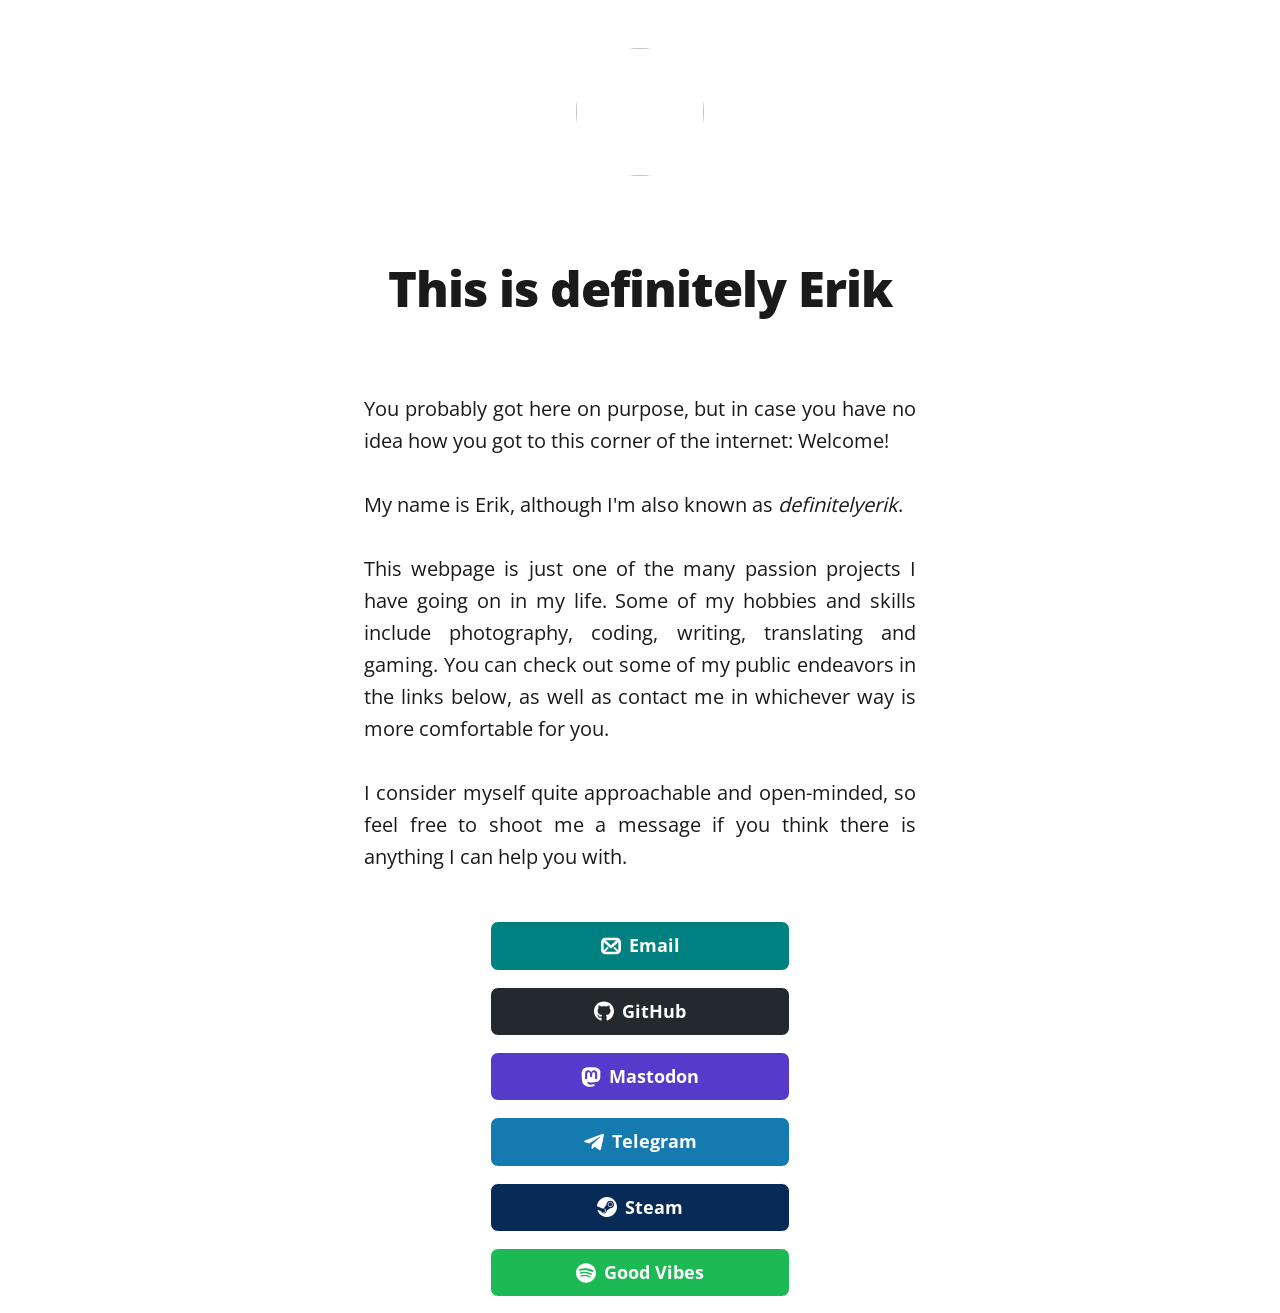
==== index.html @ 3a813dbe "Avatar Fix Removed alt text since it caused some code to break." ====
<!DOCTYPE html>

<!--
  - theme-auto: Automatically switches based on user's system preferences
  - theme-light: Forces light theme
  - theme-dark: Forces dark theme
-->

<html class="theme-auto" lang="en">

  <head>
    <meta charset="utf-8">
    <meta name="viewport" content="width=device-width, initial-scale=1">
        
    <!-- Page Title - Change this to your name/brand (50-60 characters recommended) -->
    <title>definitelyerik</title>

    <!-- Favicon -->
    <link rel="icon" type="image/x-icon" href="/images/favicon.ico">
    
    <!-- Meta Description - Write a description (150-160 characters recommended) -->
    <meta name="description" content="Personal website of Erik Rodriguez.">
    
    <!-- Keywords -->
    <meta name="keywords" content="erik, definitelyerik">
    
    <!-- Canonical URL - Helps prevent duplicate content issues -->
    <meta rel="canonical" href="https://definitelyerik.github.io">
    
    <!-- Author Information -->
    <meta name="author" content="Erik Rodríguez">
    
    <!-- Stylesheets -->
    <link rel="stylesheet" href="css/reset.css">
    <link rel="stylesheet" href="css/style.css">
    <link rel="stylesheet" href="css/brands.css">

  </head>

<body>

    <div class="container">
        <div class="column">

            <!--
              - avatar--rounded: Automatically rounds the image
              - avatar--soft: Slightly rounds the image
              - avatar--none: Removes any rounding
            -->
            <img class="avatar avatar--rounded" src="images/avatar.png">

            <h1>
              <br>
              <div>This is definitely Erik</div>
              <br>
            </h1>

            <!-- Add a short description about yourself or your brand -->
            <p style="text-align: justify;">You probably got here on purpose, but in case you have no idea how you got to this corner of the internet: Welcome!<br><br>My name is Erik, although I'm also known as <i>definitelyerik</i>.<br><br>This webpage is just one of the many passion projects I have going on in my life. Some of my hobbies and skills include photography, coding, writing, translating and gaming. You can check out some of my public endeavors in the links below, as well as contact me in whichever way is more comfortable for you.<br><br>I consider myself quite approachable and open-minded, so feel free to shoot me a message if you think there is anything I can help you with.</p>

            <div class="button-stack" role="navigation">

              <!-- Bluesky 
              <a class="button button-bluesky" href="#" target="_blank" rel="noopener" role="button"><img class="icon" aria-hidden="true" src="images/icons/bluesky.svg" alt="Bluesky Logo">Bluesky</a> -->

              <!-- Email -->
              <a class="button button-email" href="mailto:erikdrr15@gmail.com" target="_blank" rel="noopener" role="button"><img class="icon" aria-hidden="true" src="images/icons/email.svg" alt="Email Icon">Email</a>

              <!-- GitHub -->
              <a class="button button-github" href="https://github.com/definitelyerik" target="_blank" rel="noopener" role="button"><img class="icon" aria-hidden="true" src="images/icons/github.svg" alt="GitHub Logo">GitHub</a>

              <!-- Mastodon -->
              <a class="button button-mastodon" href="https://mstdn.social/@definitelyerik" target="_blank" rel="noopener" role="button"><img class="icon" aria-hidden="true" src="images/icons/mastodon.svg" alt="Mastodon Logo">Mastodon</a>

              <!-- Telegram -->
              <a class="button button-telegram" href="https://t.me/definitelyerik" target="_blank" rel="noopener" role="button"><img class="icon" aria-hidden="true" src="images/icons/telegram.svg" alt="Telegram Logo">Telegram</a>

              <!-- Steam -->
              <a class="button button-steam" href="https://steamcommunity.com/id/definitelyerik/" target="_blank" rel="noopener" role="button"><img class="icon" aria-hidden="true" src="images/icons/steam.svg" alt="Steam Logo">Steam</a>

              <!-- Spotify -->
              <a class="button button-spotify" href="https://open.spotify.com/playlist/65VvZW7LaCfBnOCIwSPhQP?si=0df83fed40484d27" target="_blank" rel="noopener" role="button"><img class="icon" aria-hidden="true" src="images/icons/spotify.svg" alt="Spotify Logo">Good Vibes</a>

              <!-- Obsidian 
              <a class="button button-obsidian" href="#" target="_blank" rel="noopener" role="button"><img class="icon" aria-hidden="true" src="images/icons/obsidian.svg" alt="Obsidian Logo">Obsidian</a>-->

              <!-- Generic Blog 
              <a class="button button-default" href="#" target="_blank" rel="noopener" role="button"><img class="icon" aria-hidden="true" src="images/icons/generic-blog.svg" alt="Blog Icon">Read our blog</a>-->

              <!-- Generic Calendar 
              <a class="button button-default" href="#" target="_blank" rel="noopener" role="button"><img class="icon" aria-hidden="true" src="images/icons/generic-calendar.svg" alt="Calendar Icon">Event RSVP</a>-->

              <!-- Generic Code 
              <a class="button button-default" href="#" target="_blank" rel="noopener" role="button"><img class="icon" aria-hidden="true" src="images/icons/generic-code.svg" alt="Code Icon">View the code</a>-->

              <!-- Generic Website 
              <a class="button button-default" href="#" target="_blank" rel="noopener" role="button"><img class="icon" aria-hidden="true" src="images/icons/generic-website.svg" alt="Website Icon">Visit Website</a>-->
      </div>
    </div>
  </div>

</body>

</html>
---- css/style.css ----
/* Base Typography Settings
–––––––––––––––––––––––––––––––––––––––––––––––––– */
:root {
	font-size:16px;
}

/* Grid
  –––––––––––––––––––––––––––––––––––––––––––––––––– */
  .container {
	position:relative;
	width:100%;
	max-width:37.5rem;     				/* 600px */
    text-align:center;
	margin:0 auto;
	padding:3rem 1.25rem 0 1.25rem;
	box-sizing:border-box;
}
.container-left {
	position:relative;
	width:100%;
	max-width:37.5rem;
	text-align:left;
	margin:0 auto;
	padding:0 1.25rem;
	box-sizing:border-box;
}
.container-left p {
	margin-bottom: 1rem;  				/* 16px space between paragraphs */
  }
.column {
	position:center;
	width:100%;
	float:center;
	box-sizing:border-box;
}
/* For devices larger than 400px */
  @media (min-width:25rem) {            /* 400px */
    .container {
	width:85%;
	padding-left:0;
	padding-right:0;
}
}/* For devices larger than 550px */
  @media (min-width:34.375rem) {        /* 550px */
    .container {
	width:80%;
}
.column,.columns {
	margin-left:0;
}
.column:first-child,.columns:first-child {
	margin-left:0;
}
}

/* Base Styles
  –––––––––––––––––––––––––––––––––––––––––––––––––– */
  body {
	margin:0;
	padding:0;
	background-color:#ffffff;
	color:#1a1a1a;
	font-family:"Open Sans",system-ui;
	font-size:1.125rem;     				/* 18px */
    font-weight:400;
	line-height:1.6;
}

/* Typography
  –––––––––––––––––––––––––––––––––––––––––––––––––– */
  h1 {
	margin:0 0 0.5rem 0;
	font-size:3rem;         		/* 48px */
    font-weight:800;
	line-height:1;
	letter-spacing:0;
	word-wrap:break-word;
	overflow-wrap:break-word;
	hyphens:auto;           		/* Delete this to remove automatic hyphen on line break */
}
.container p {
	margin:0 0 2rem 0;
}

/* Base Typography Settings
–––––––––––––––––––––––––––––––––––––––––––––––––– */
/* Base size - 16px browser default */
:root {
  font-size:16px;           /* Using a 1.25 modular scale for typography */
  --scale-0:1rem;           /* 16px */
  --scale-1:1.25rem;        /* 20px */
  --scale-2:1.563rem;       /* 25px */
  --scale-3:1.953rem;       /* 31px */
  --scale-4:2.441rem;       /* 39px */
  --scale-5:3.052rem;       /* 49px */
  
  /* Spacing units */
  --spacing-xs:0.5rem;      /* 8px */
  --spacing-s:1rem;         /* 16px */
  --spacing-m:1.5rem;       /* 24px */
  --spacing-l:2rem;         /* 32px */
  --spacing-xl:3rem;        /* 48px */
  --spacing-xxl:4rem;       /* 64px */
}

/* Avatar */
.avatar {
	width: 8rem;             /* 128px */
	height: 8rem;
	border-radius: 50%;
	object-fit: cover;
	background-position: center;
	margin-bottom: var(--spacing-l);
	margin-left: auto;
	margin-right: auto;
	display: block;
  }

/* Typography Scale */
h1 {
	margin:0 0 var(--spacing-m) 0;
	font-size:var(--scale-5);           /* ~49px */
  	font-weight:800;
	line-height:1.1;
	letter-spacing:-0.02em;
	word-wrap:break-word;
	overflow-wrap:break-word;
}
body {
	font-size:var(--scale-1);           /* 20px */
  	line-height:1.6;
}
.container p {
	margin:0 0 var(--spacing-xl) 0;
	font-size:var(--scale-1);
	line-height:1.6;
}

/* Container spacing */
.container {
	padding:var(--spacing-xl) var(--spacing-m) 0 var(--spacing-m);
	text-align:center;
}

/* Footer */
footer {
	margin:var(--spacing-xxl) 0;            /* 4rem (64px) top and bottom */
    font-size:var(--scale-0);
}

/* Responsive adjustments */
@media (max-width:34.375rem) {              /* 550px */
  h1 {
	font-size:var(--scale-4);
}
body {
	font-size:var(--scale-0);
}
.container p {
	font-size:var(--scale-0);
}
.avatar {
	margin-bottom:var(--spacing-m);
}
footer {
	margin:var(--spacing-xl) 0;         	/* 3rem (48px) top and bottom */
}
}

/* Links
  –––––––––––––––––––––––––––––––––––––––––––––––––– */
  a {
	color:#2457F5;
	text-decoration:underline;
}
a:hover {
	color:#083BDA;
}

/* Buttons
–––––––––––––––––––––––––––––––––––––––––––––––––– */
.button,button {
	display:inline-flex;
	align-items:center;
	justify-content:center;
	width:18.75rem;             	/* 300px */
 	min-height:3rem;                /* 48px */
  	padding:0.75rem 1rem;         	/* 12px ; 16px */
  	font-size:1.125rem;           	/* 18px */
  	font-weight:700;
	text-decoration:none;
	white-space:normal;
  	background-color:var(--button-background,transparent);
	color:var(--button-text,#000000);
	border:var(--button-border,none);
	border-radius:0.5rem;
	cursor:pointer;
	box-sizing:border-box;
	hyphens:auto;               	/* Delete this to remove automatic hyphen on line break */
  	margin-bottom:1rem;
	text-align:center;
	line-height:1.3;
}

/* Icons
–––––––––––––––––––––––––––––––––––––––––––––––––– */
.icon {
	width:1.25rem;
	height:1.25rem;
	margin-right:0.5rem;
	flex-shrink:0;
}

/* Avatar
  –––––––––––––––––––––––––––––––––––––––––––––––––– */
.avatar {
	width: 8rem;             /* 128px */
	height: 8rem;
	object-fit: cover;
	background-position: center;
	margin-bottom: var(--spacing-l);
  }

   /* Modifier for no avatar rounding */
   .avatar--none {
	border-radius: 0%;
  }

  /* Modifier for rounded avatar */
  .avatar--rounded {
	border-radius: 50%;
  }
  
  /* Modifier for slightly rounded corners */
  .avatar--soft {
	border-radius: 0.5rem;   /* 8px rounded corners */
  }

/* Theme System
  –––––––––––––––––––––––––––––––––––––––––––––––––– */
/* Light theme is default above */
  
/* Dark theme */
:root.theme-dark {
	color-scheme:dark;
}
:root.theme-dark :focus-visible {
	outline: 2px solid #4899F7;
	outline-offset: 2px;
  }
:root.theme-dark body {
	background-color:#121212;
	color:#ffffff;
}
:root.theme-dark a:not(.button) {
	color:#4899F7;
}
:root.theme-dark a:not(.button):hover {
	color:#7AB8FF;
}

/* Auto theme */
:root.theme-auto {
	color-scheme:light dark;
}
@media (prefers-color-scheme:dark) {
	:root.theme-auto body {
	background-color:#121212;
	color:#ffffff;
}
:root.theme-auto :focus-visible {
    outline: 2px solid #4899F7;
    outline-offset: 2px;
  }
:root.theme-auto a:not(.button) {
	color:#4899F7;
}
:root.theme-auto a:not(.button):hover {
	color:#7AB8FF;
}
}

/* Button Text Color Override
    –––––––––––––––––––––––––––––––––––––––––––––––––– */
    .button:hover,button:hover {
	color:var(--button-text);
}

/* Responsive Typography
  –––––––––––––––––––––––––––––––––––––––––––––––––– */
  @media (max-width:34.375rem) {            /* 550px */
    h1 {
	font-size:2rem;                         /* 32px */
	}
	body {
	font-size:1rem;                    		/* 16px */
	}
}

/* Font Face Definitions
  –––––––––––––––––––––––––––––––––––––––––––––––––– */
@font-face {
	font-display:swap;
	font-family:'Open Sans';
	font-style:normal;
	font-weight:400;
	src:url('../fonts/open-sans-v34-vietnamese_latin-ext_latin_hebrew_greek-ext_greek_cyrillic-ext_cyrillic-regular.eot');
	src:url('../fonts/open-sans-v34-vietnamese_latin-ext_latin_hebrew_greek-ext_greek_cyrillic-ext_cyrillic-regular.eot?#iefix') format('embedded-opentype'),url('../fonts/open-sans-v34-vietnamese_latin-ext_latin_hebrew_greek-ext_greek_cyrillic-ext_cyrillic-regular.woff2') format('woff2'),url('../fonts/open-sans-v34-vietnamese_latin-ext_latin_hebrew_greek-ext_greek_cyrillic-ext_cyrillic-regular.woff') format('woff'),url('../fonts/open-sans-v34-vietnamese_latin-ext_latin_hebrew_greek-ext_greek_cyrillic-ext_cyrillic-regular.ttf') format('truetype'),url('../fonts/open-sans-v34-vietnamese_latin-ext_latin_hebrew_greek-ext_greek_cyrillic-ext_cyrillic-regular.svg#OpenSans') format('svg');
}
@font-face {
	font-display:swap;
	font-family:'Open Sans';
	font-style:normal;
	font-weight:600;
	src:url('../fonts/open-sans-v34-vietnamese_latin-ext_latin_hebrew_greek-ext_greek_cyrillic-ext_cyrillic-600.eot');
	src:url('../fonts/open-sans-v34-vietnamese_latin-ext_latin_hebrew_greek-ext_greek_cyrillic-ext_cyrillic-600.eot?#iefix') format('embedded-opentype'),url('../fonts/open-sans-v34-vietnamese_latin-ext_latin_hebrew_greek-ext_greek_cyrillic-ext_cyrillic-600.woff2') format('woff2'),url('../fonts/open-sans-v34-vietnamese_latin-ext_latin_hebrew_greek-ext_greek_cyrillic-ext_cyrillic-600.woff') format('woff'),url('../fonts/open-sans-v34-vietnamese_latin-ext_latin_hebrew_greek-ext_greek_cyrillic-ext_cyrillic-600.ttf') format('truetype'),url('../fonts/open-sans-v34-vietnamese_latin-ext_latin_hebrew_greek-ext_greek_cyrillic-ext_cyrillic-600.svg#OpenSans') format('svg');
}
@font-face {
	font-display:swap;
	font-family:'Open Sans';
	font-style:normal;
	font-weight:700;
	src:url('../fonts/open-sans-v34-vietnamese_latin-ext_latin_hebrew_greek-ext_greek_cyrillic-ext_cyrillic-700.eot');
	src:url('../fonts/open-sans-v34-vietnamese_latin-ext_latin_hebrew_greek-ext_greek_cyrillic-ext_cyrillic-700.eot?#iefix') format('embedded-opentype'),url('../fonts/open-sans-v34-vietnamese_latin-ext_latin_hebrew_greek-ext_greek_cyrillic-ext_cyrillic-700.woff2') format('woff2'),url('../fonts/open-sans-v34-vietnamese_latin-ext_latin_hebrew_greek-ext_greek_cyrillic-ext_cyrillic-700.woff') format('woff'),url('../fonts/open-sans-v34-vietnamese_latin-ext_latin_hebrew_greek-ext_greek_cyrillic-ext_cyrillic-700.ttf') format('truetype'),url('../fonts/open-sans-v34-vietnamese_latin-ext_latin_hebrew_greek-ext_greek_cyrillic-ext_cyrillic-700.svg#OpenSans') format('svg');
}
@font-face {
	font-display:swap;
	font-family:'Open Sans';
	font-style:normal;
	font-weight:800;
	src:url('../fonts/open-sans-v34-vietnamese_latin-ext_latin_hebrew_greek-ext_greek_cyrillic-ext_cyrillic-800.eot');
	src:url('../fonts/open-sans-v34-vietnamese_latin-ext_latin_hebrew_greek-ext_greek_cyrillic-ext_cyrillic-800.eot?#iefix') format('embedded-opentype'),url('../fonts/open-sans-v34-vietnamese_latin-ext_latin_hebrew_greek-ext_greek_cyrillic-ext_cyrillic-800.woff2') format('woff2'),url('../fonts/open-sans-v34-vietnamese_latin-ext_latin_hebrew_greek-ext_greek_cyrillic-ext_cyrillic-800.woff') format('woff'),url('../fonts/open-sans-v34-vietnamese_latin-ext_latin_hebrew_greek-ext_greek_cyrillic-ext_cyrillic-800.ttf') format('truetype'),url('../fonts/open-sans-v34-vietnamese_latin-ext_latin_hebrew_greek-ext_greek_cyrillic-ext_cyrillic-800.svg#OpenSans') format('svg');
}
---- css/brands.css ----
/* Brand Button Base Styles
–––––––––––––––––––––––––––––––––––––––––––––––––– */
/* Only include brand-specific button styling here */
.button,button {
  color:var(--button-text,#000000);
  background-color:var(--button-background,transparent);
	border:var(--button-border,none);
	transition:filter 0.2s ease,transform 0.2s ease;
}

/* Global Button Hover Effect
–––––––––––––––––––––––––––––––––––––––––––––––––– */
.button:hover,button:hover {
	filter:brightness(90%);
	transform:translateY(-1px);
}

/* Icons
–––––––––––––––––––––––––––––––––––––––––––––––––– */
.icon {
	filter:var(--icon-filter,none);
}

/* Button-Specific Styles
–––––––––––––––––––––––––––––––––––––––––––––––––– */

/* Default */
.button.button-default {
	--button-text:#ffffff;
	--button-background:#2457F5;
	--button-border:1px solid #ffffff;
}

/* Bluesky */
.button-bluesky {
	--button-text:#FFFFFF;
	--button-background:#1185FE;
	--button-border:1px solid #FFFFFF;
}

/* Email */
.button-email {
	--button-text:#ffffff;
	--button-background:#008080;
	--button-border:1px solid #ffffff;
}

/* GitHub */
.button-github {
	--button-text:#ffffff;
	--button-background:#24292e;
	--button-border:1px solid #FFFFFF;
}

/* Mastodon */
.button-mastodon {
	--button-text:#ffffff;
	--button-background:#563ACC;
	--button-border:1px solid #FFFFFF;
}

/* Obsidian */
.button.button-obsidian {
	--button-text:#ffffff;
	--button-background:#262626;
	--button-border:1px solid #ffffff;
}

/* Spotify */
.button-spotify {
	--button-text:#ffffff;
	--button-background:#1db954;
	--button-border:1px solid #FFFFFF;
}

/* Steam */
.button-steam {
	--button-text:#ffffff;
	--button-background:#072a57;
	--button-border:1px solid #FFFFFF;
}

/* Telegram */
.button-telegram {
	--button-text:#ffffff;
	--button-background:#157AB0;
	--button-border:1px solid #FFFFFF;
}
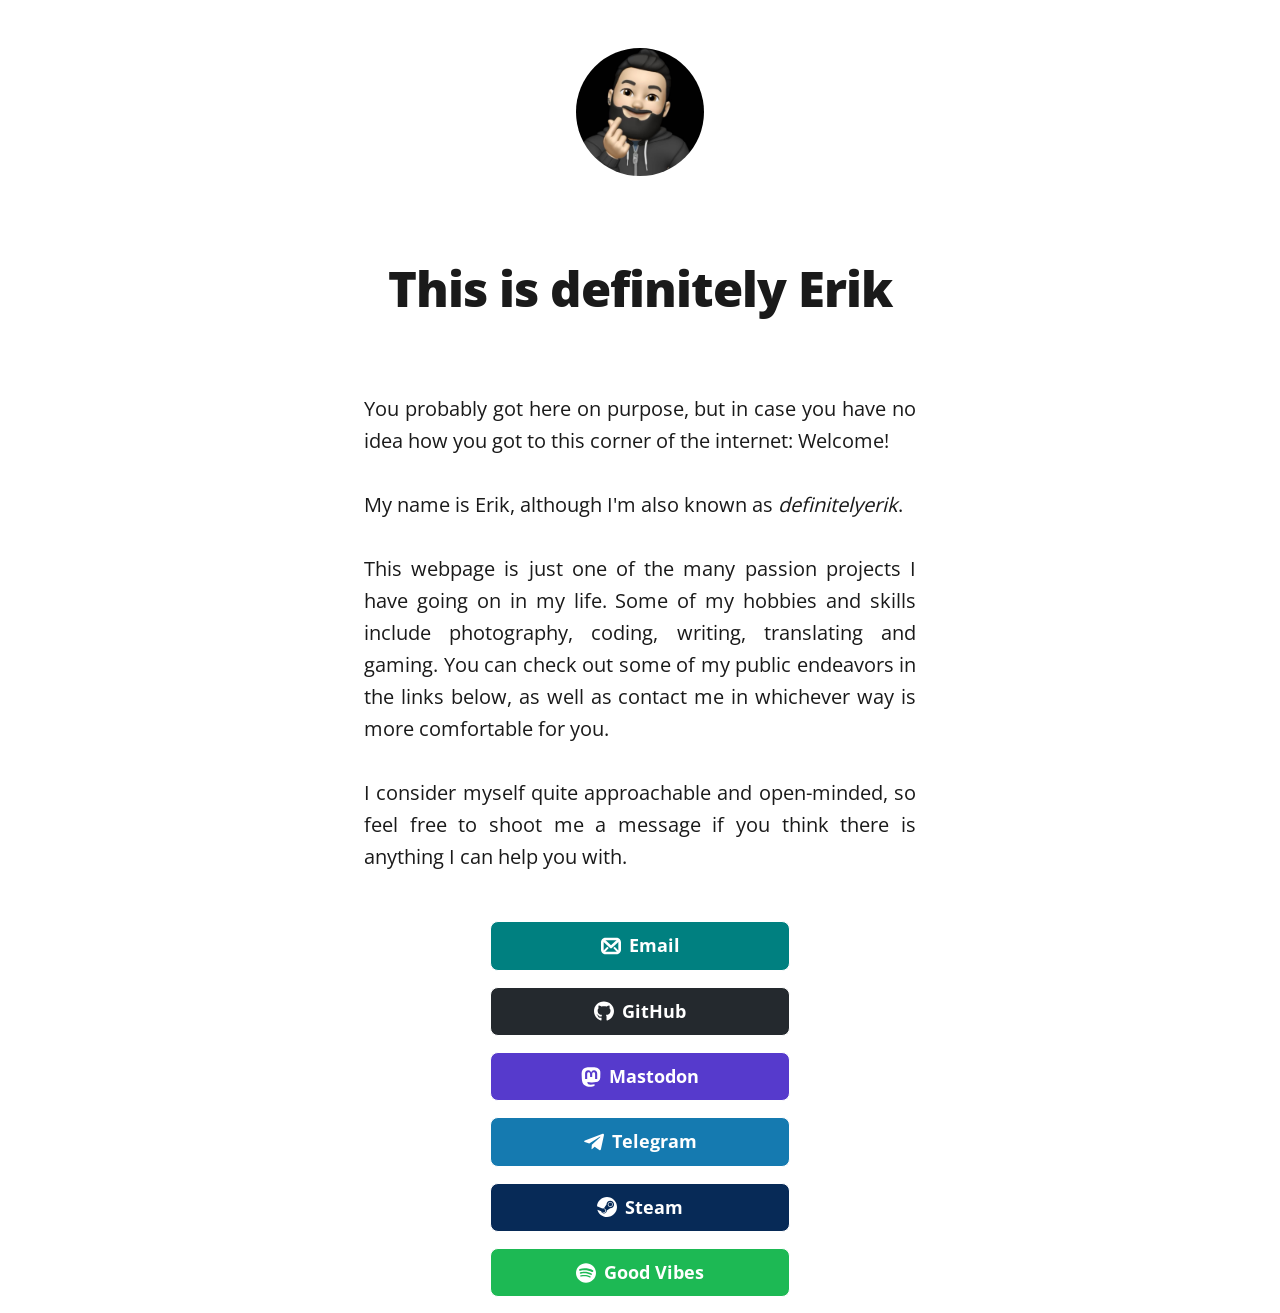
==== commit c168b42e: "Added avatar alt text" ====
--- a/index.html
+++ b/index.html
@@ -47,7 +47,7 @@
               - avatar--soft: Slightly rounds the image
               - avatar--none: Removes any rounding
             -->
-            <img class="avatar avatar--rounded" src="images/avatar.png">
+            <img class="avatar avatar--rounded" src="images/avatar.png" alt="Cartoon Erik signing a heart with his fingers">
 
             <h1>
               <br>
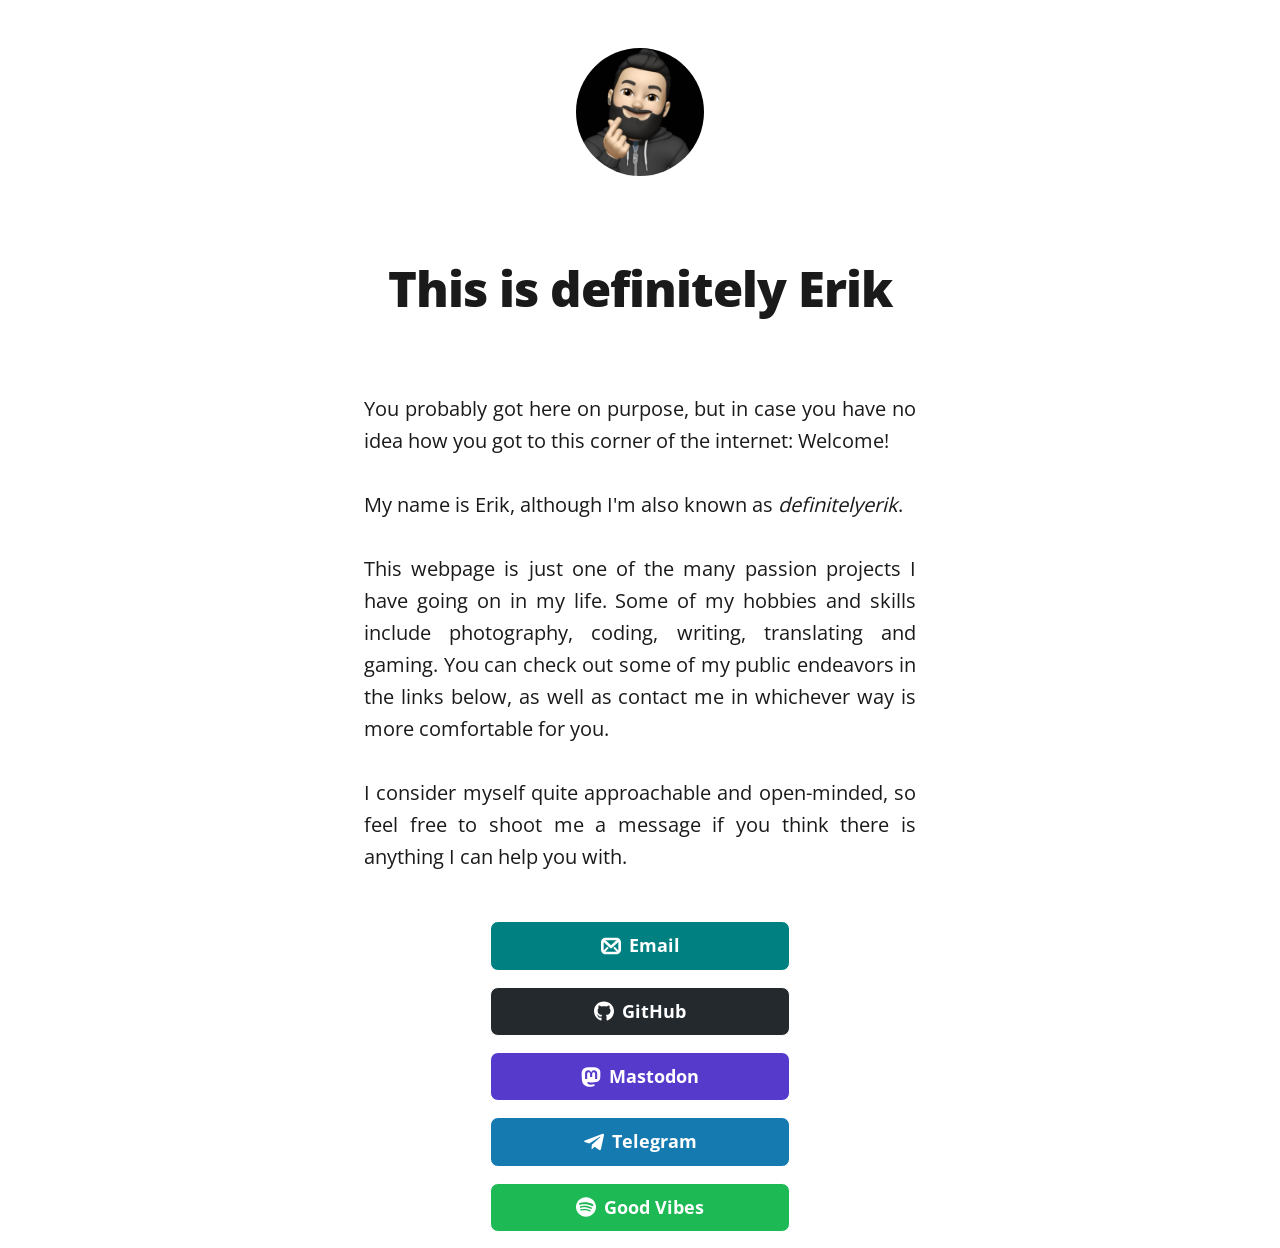
==== commit cb1919a1: "Links Updated Steam removed. Mail url updated." ====
--- a/index.html
+++ b/index.html
@@ -64,19 +64,19 @@
               <a class="button button-bluesky" href="#" target="_blank" rel="noopener" role="button"><img class="icon" aria-hidden="true" src="images/icons/bluesky.svg" alt="Bluesky Logo">Bluesky</a> -->
 
               <!-- Email -->
-              <a class="button button-email" href="mailto:erikdrr15@gmail.com" target="_blank" rel="noopener" role="button"><img class="icon" aria-hidden="true" src="images/icons/email.svg" alt="Email Icon">Email</a>
+              <a class="button button-email" href="mailto:definitelyerik@proton.me" target="_blank" rel="noopener" role="button"><img class="icon" aria-hidden="true" src="images/icons/email.svg" alt="Email Icon">Email</a>
 
               <!-- GitHub -->
               <a class="button button-github" href="https://github.com/definitelyerik" target="_blank" rel="noopener" role="button"><img class="icon" aria-hidden="true" src="images/icons/github.svg" alt="GitHub Logo">GitHub</a>
 
               <!-- Mastodon -->
-              <a class="button button-mastodon" href="https://mstdn.social/@definitelyerik" target="_blank" rel="noopener" role="button"><img class="icon" aria-hidden="true" src="images/icons/mastodon.svg" alt="Mastodon Logo">Mastodon</a>
+              <a class="button button-mastodon" href="https://mstdn.social/@definitelyerik" target="_blank" rel="me" role="button"><img class="icon" aria-hidden="true" src="images/icons/mastodon.svg" alt="Mastodon Logo">Mastodon</a>
 
               <!-- Telegram -->
               <a class="button button-telegram" href="https://t.me/definitelyerik" target="_blank" rel="noopener" role="button"><img class="icon" aria-hidden="true" src="images/icons/telegram.svg" alt="Telegram Logo">Telegram</a>
 
-              <!-- Steam -->
-              <a class="button button-steam" href="https://steamcommunity.com/id/definitelyerik/" target="_blank" rel="noopener" role="button"><img class="icon" aria-hidden="true" src="images/icons/steam.svg" alt="Steam Logo">Steam</a>
+              <!-- Steam 
+              <a class="button button-steam" href="https://steamcommunity.com/id/definitelyerik/" target="_blank" rel="noopener" role="button"><img class="icon" aria-hidden="true" src="images/icons/steam.svg" alt="Steam Logo">Steam</a>-->
 
               <!-- Spotify -->
               <a class="button button-spotify" href="https://open.spotify.com/playlist/65VvZW7LaCfBnOCIwSPhQP?si=0df83fed40484d27" target="_blank" rel="noopener" role="button"><img class="icon" aria-hidden="true" src="images/icons/spotify.svg" alt="Spotify Logo">Good Vibes</a>
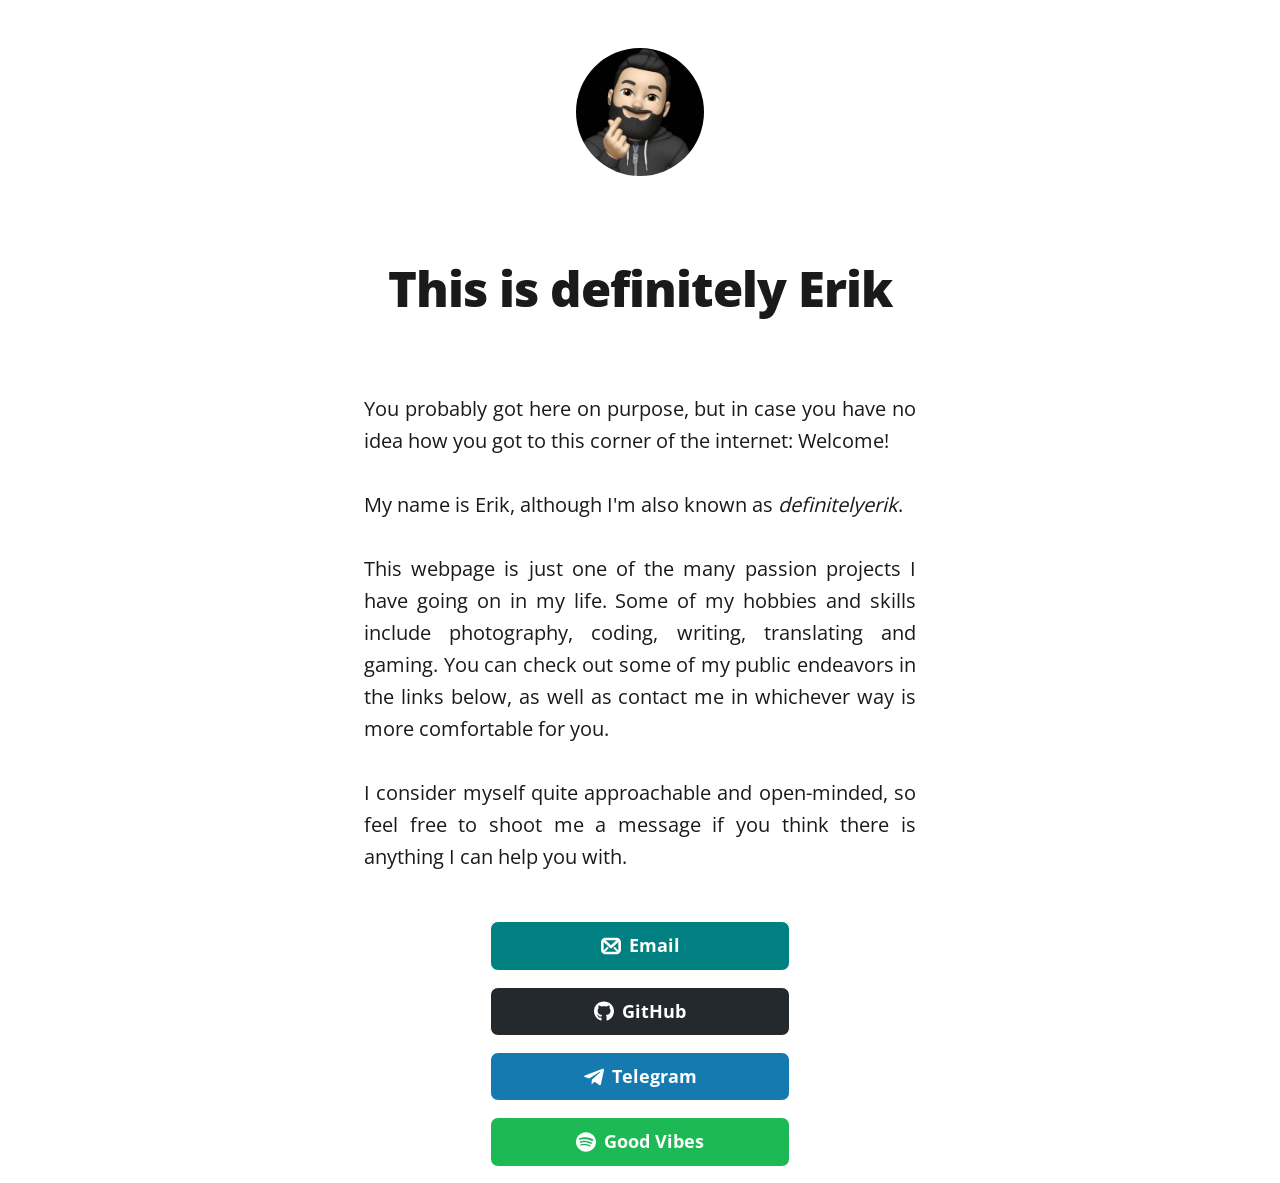
==== commit 09a59207: "Removed Mastodon Link" ====
--- a/index.html
+++ b/index.html
@@ -64,13 +64,13 @@
               <a class="button button-bluesky" href="#" target="_blank" rel="noopener" role="button"><img class="icon" aria-hidden="true" src="images/icons/bluesky.svg" alt="Bluesky Logo">Bluesky</a> -->
 
               <!-- Email -->
-              <a class="button button-email" href="mailto:definitelyerik@proton.me" target="_blank" rel="noopener" role="button"><img class="icon" aria-hidden="true" src="images/icons/email.svg" alt="Email Icon">Email</a>
+              <a class="button button-email" href="mailto:contact@definitelyerik.com" target="_blank" rel="noopener" role="button"><img class="icon" aria-hidden="true" src="images/icons/email.svg" alt="Email Icon">Email</a>
 
               <!-- GitHub -->
               <a class="button button-github" href="https://github.com/definitelyerik" target="_blank" rel="noopener" role="button"><img class="icon" aria-hidden="true" src="images/icons/github.svg" alt="GitHub Logo">GitHub</a>
 
-              <!-- Mastodon -->
-              <a class="button button-mastodon" href="https://mstdn.social/@definitelyerik" target="_blank" rel="me" role="button"><img class="icon" aria-hidden="true" src="images/icons/mastodon.svg" alt="Mastodon Logo">Mastodon</a>
+              <!-- Mastodon 
+              <a class="button button-mastodon" href="https://mstdn.social/@definitelyerik" target="_blank" rel="me" role="button"><img class="icon" aria-hidden="true" src="images/icons/mastodon.svg" alt="Mastodon Logo">Mastodon</a>-->
 
               <!-- Telegram -->
               <a class="button button-telegram" href="https://t.me/definitelyerik" target="_blank" rel="noopener" role="button"><img class="icon" aria-hidden="true" src="images/icons/telegram.svg" alt="Telegram Logo">Telegram</a>
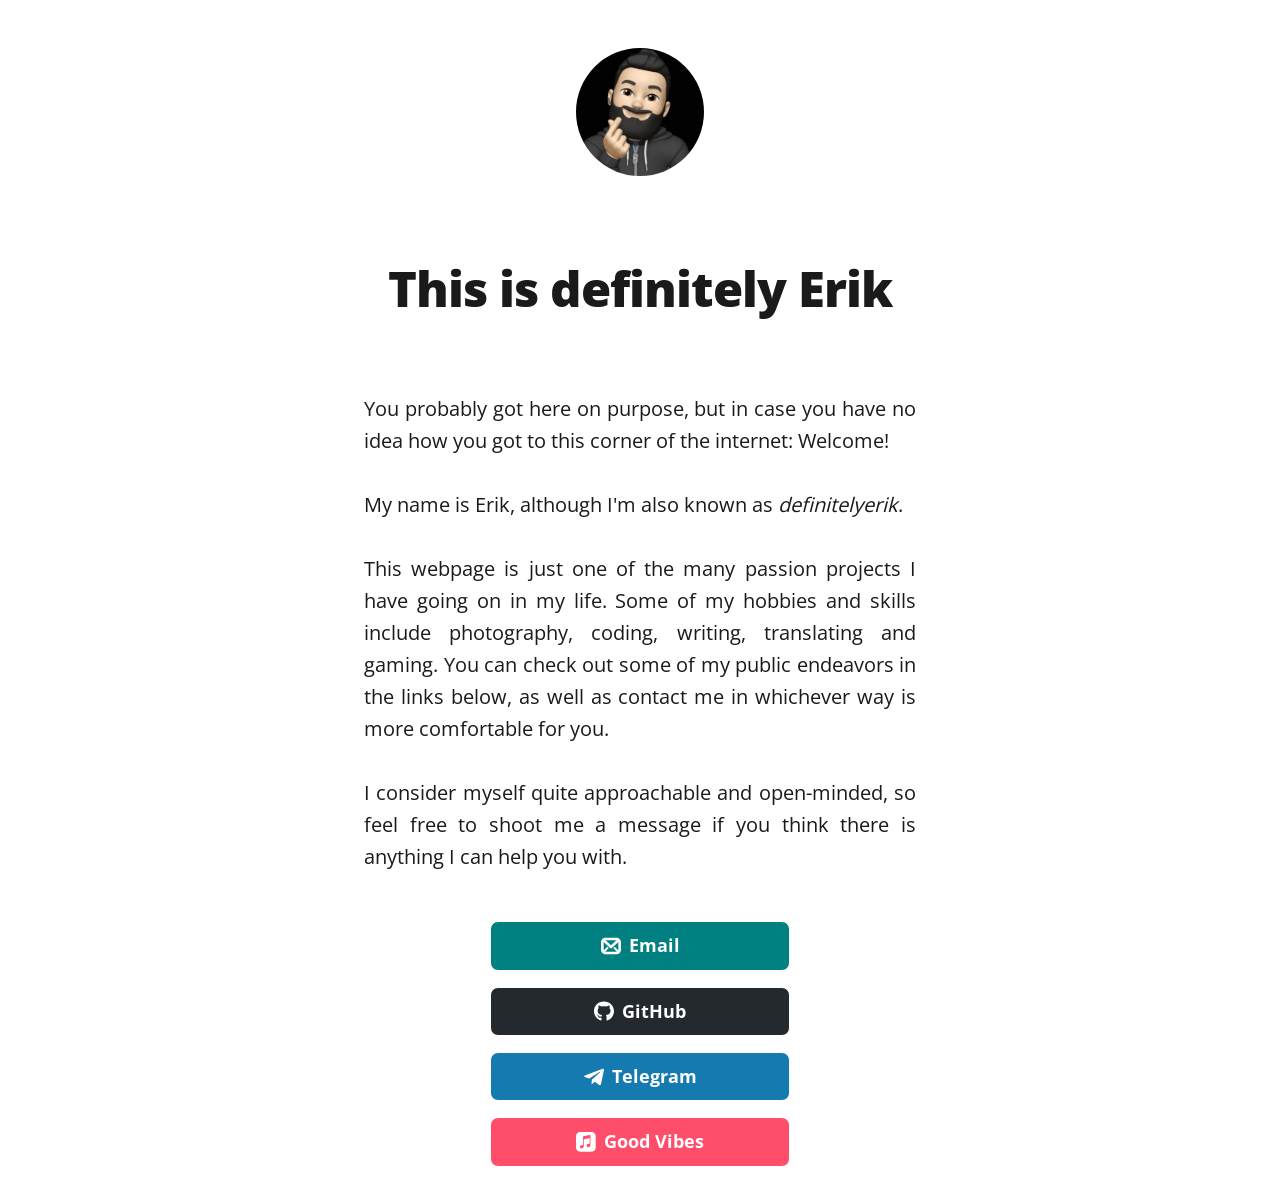
==== commit f9585ebb: "Fixed email. Replaced Spotify with Apple Music." ====
--- a/index.html
+++ b/index.html
@@ -64,7 +64,7 @@
               <a class="button button-bluesky" href="#" target="_blank" rel="noopener" role="button"><img class="icon" aria-hidden="true" src="images/icons/bluesky.svg" alt="Bluesky Logo">Bluesky</a> -->
 
               <!-- Email -->
-              <a class="button button-email" href="mailto:contact@definitelyerik.com" target="_blank" rel="noopener" role="button"><img class="icon" aria-hidden="true" src="images/icons/email.svg" alt="Email Icon">Email</a>
+              <a class="button button-email" href="mailto:definitelyerik@icloud.com" target="_blank" rel="noopener" role="button"><img class="icon" aria-hidden="true" src="images/icons/email.svg" alt="Email Icon">Email</a>
 
               <!-- GitHub -->
               <a class="button button-github" href="https://github.com/definitelyerik" target="_blank" rel="noopener" role="button"><img class="icon" aria-hidden="true" src="images/icons/github.svg" alt="GitHub Logo">GitHub</a>
@@ -79,7 +79,7 @@
               <a class="button button-steam" href="https://steamcommunity.com/id/definitelyerik/" target="_blank" rel="noopener" role="button"><img class="icon" aria-hidden="true" src="images/icons/steam.svg" alt="Steam Logo">Steam</a>-->
 
               <!-- Spotify -->
-              <a class="button button-spotify" href="https://open.spotify.com/playlist/65VvZW7LaCfBnOCIwSPhQP?si=0df83fed40484d27" target="_blank" rel="noopener" role="button"><img class="icon" aria-hidden="true" src="images/icons/spotify.svg" alt="Spotify Logo">Good Vibes</a>
+              <a class="button button-apple-music" href="https://music.apple.com/es/playlist/good-vibes/pl.u-zPyLl9XtZJyko6p" target="_blank" rel="noopener" role="button"><img class="icon" aria-hidden="true" src="images/icons/apple-music.svg" alt="Apple Music Logo">Good Vibes</a>
 
               <!-- Obsidian 
               <a class="button button-obsidian" href="#" target="_blank" rel="noopener" role="button"><img class="icon" aria-hidden="true" src="images/icons/obsidian.svg" alt="Obsidian Logo">Obsidian</a>-->
--- a/css/brands.css
+++ b/css/brands.css
@@ -29,6 +29,13 @@
 	--button-text:#ffffff;
 	--button-background:#2457F5;
 	--button-border:1px solid #ffffff;
+}
+
+/* Apple Music */
+.button-apple-music {
+	--button-text:#ffffff;
+	--button-background:#ff4e6b;
+	--button-border:1px solid #FFFFFF;
 }
 
 /* Bluesky */
